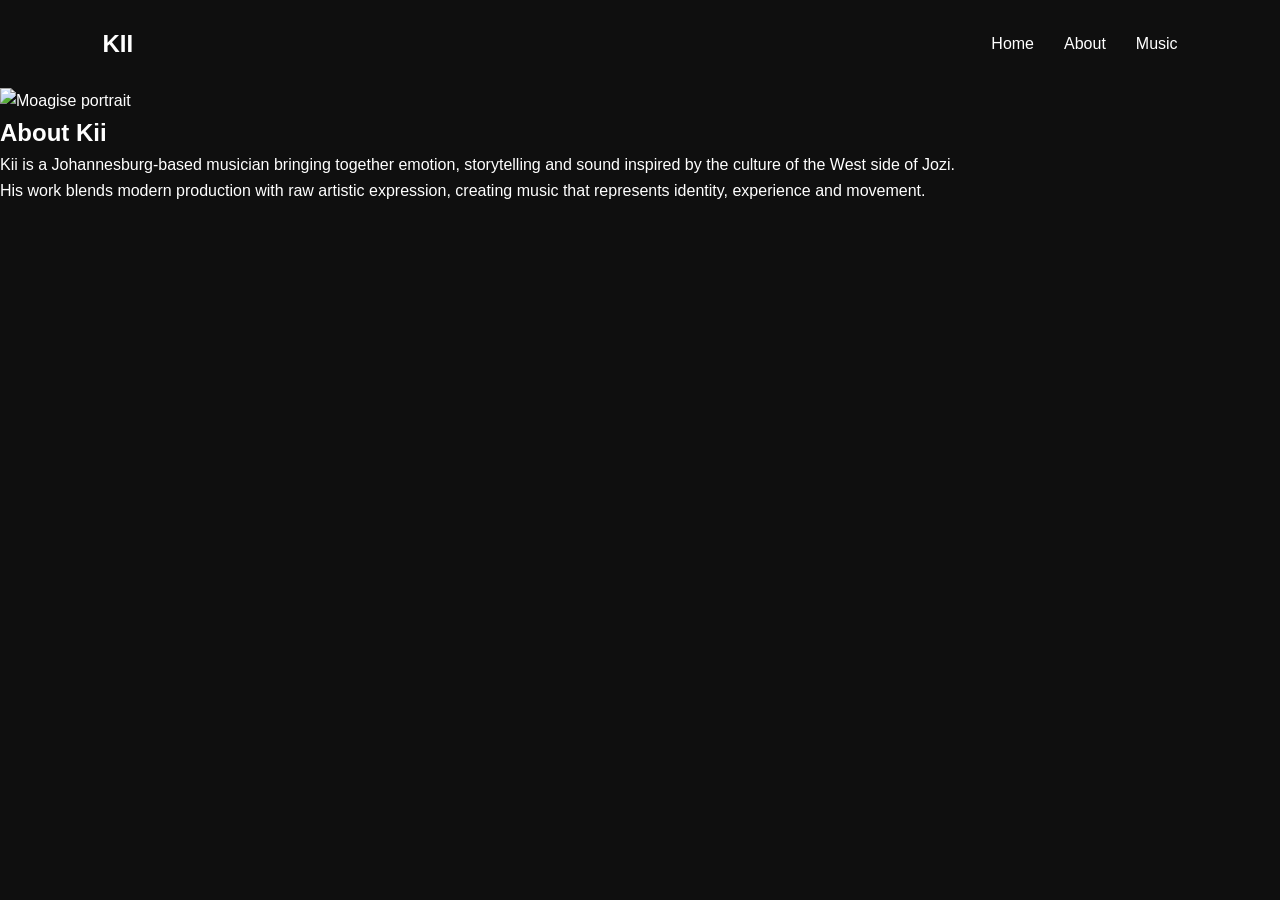
==== about.html @ 5bfbd328 "added an about page" ====
<!DOCTYPE html>
<html lang="en">

<head>

<meta charset="UTF-8">
<meta name="viewport" content="width=device-width, initial-scale=1.0">

<title>About – KII</title>

<link rel="stylesheet" href="css/style.css">

</head>

<body>

<header class="navbar">

<div class="logo">KII</div>

<nav>
<ul>

<li><a href="index.html">Home</a></li>
<li><a href="about.html">About</a></li>
<li><a href="music.html">Music</a></li>

</ul>
</nav>

</header>


<section class="about">

<div class="about-container">

<img src="images/about.JPG" alt="Moagise portrait">

<div class="about-text">

<h2>About Kii</h2>

<p>
Kii is a Johannesburg-based musician bringing
together emotion, storytelling and sound inspired
by the culture of the West side of Jozi.
</p>

<p>
His work blends modern production with raw artistic
expression, creating music that represents identity,
experience and movement.
</p>

</div>

</div>

</section>

</body>
</html>
---- css/style.css ----
/* Reset */

* {
margin:0;
padding:0;
box-sizing:border-box;
}

/* Global styles */

body{

background:#0F0F0F;
color:white;
font-family:Inter, Helvetica, Arial, sans-serif;

line-height:1.6;

}


/* Navbar */

.navbar{

display:flex;
justify-content:space-between;
align-items:center;

padding:25px 8%;

position:sticky;
top:0;

background:#0F0F0F;

}


.logo{

font-size:24px;
font-weight:bold;

}


nav ul{

display:flex;
list-style:none;
gap:30px;

}


nav a{

color:white;
text-decoration:none;
font-size:16px;

transition:opacity 0.3s;

}


nav a:hover{

opacity:0.6;

}


/* Hero Section */

.hero{

height:90vh;

display:flex;
flex-direction:column;
justify-content:center;
align-items:center;

text-align:center;

padding:0 20px;

}


.hero h1{

font-size:64px;

margin-bottom:20px;

}


.hero p{

color:#B3B3B3;

margin-bottom:30px;

}


/* Buttons */

.btn{

padding:12px 28px;

background:white;
color:black;

text-decoration:none;

margin:10px;

font-weight:600;

transition:all 0.3s;

}


.btn:hover{

opacity:0.8;

}


.btn-outline{

background:transparent;

border:1px solid white;

color:white;

}


/* Intro */

.intro{

max-width:700px;

margin:auto;

padding:60px 20px;

text-align:center;

color:#B3B3B3;

font-size:18px;

}
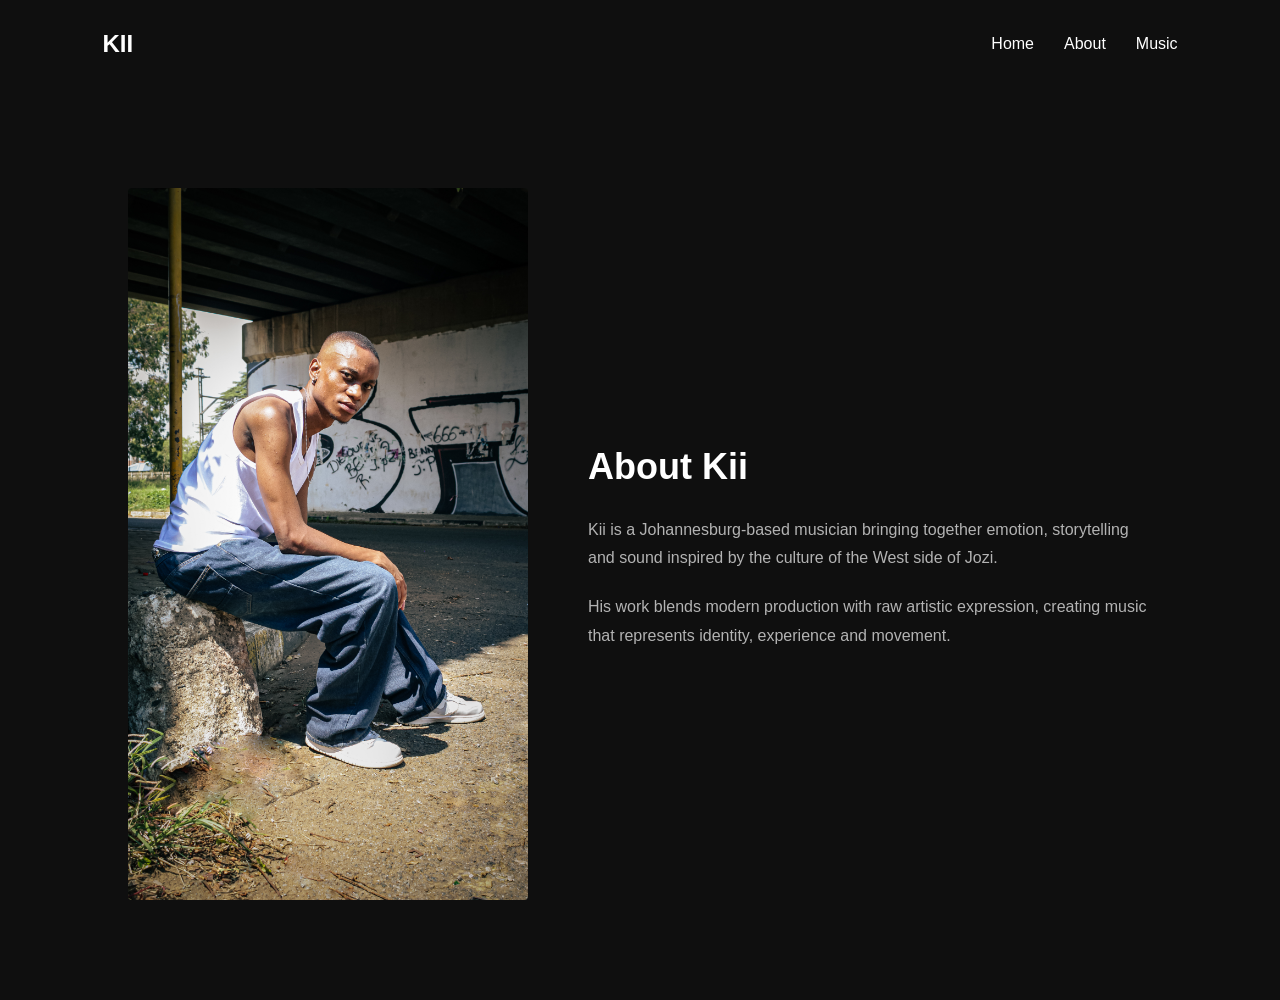
==== commit ee70f633: "Template complete." ====
--- a/about.html
+++ b/about.html
@@ -59,5 +59,6 @@
 
 </section>
 
+<script src="js/script.js"></script>
 </body>
 </html>
--- a/css/style.css
+++ b/css/style.css
@@ -1,25 +1,45 @@
-/* Reset */
-
-* {
+/* ============================= */
+/* BRAND COLORS */
+/* ============================= */
+
+:root{
+
+--black:#0F0F0F;
+--dark:#1A1A1A;
+--grey:#B3B3B3;
+--red:#E50914;
+--white:#FFFFFF;
+
+}
+
+/* ============================= */
+/* RESET */
+/* ============================= */
+
+*{
 margin:0;
 padding:0;
 box-sizing:border-box;
 }
 
-/* Global styles */
+/* ============================= */
+/* GLOBAL */
+/* ============================= */
 
 body{
 
-background:#0F0F0F;
-color:white;
+background:var(--black);
+color:var(--white);
+
 font-family:Inter, Helvetica, Arial, sans-serif;
 
 line-height:1.6;
 
 }
 
-
-/* Navbar */
+/* ============================= */
+/* NAVBAR */
+/* ============================= */
 
 .navbar{
 
@@ -32,10 +52,11 @@
 position:sticky;
 top:0;
 
-background:#0F0F0F;
-
-}
-
+background:var(--black);
+
+z-index:10;
+
+}
 
 .logo{
 
@@ -43,7 +64,6 @@
 font-weight:bold;
 
 }
-
 
 nav ul{
 
@@ -53,30 +73,30 @@
 
 }
 
-
 nav a{
 
-color:white;
+color:var(--white);
 text-decoration:none;
+
 font-size:16px;
 
 transition:opacity 0.3s;
 
 }
 
-
 nav a:hover{
 
 opacity:0.6;
 
 }
 
-
-/* Hero Section */
+/* ============================= */
+/* HERO */
+/* ============================= */
 
 .hero{
 
-height:90vh;
+height:100vh;
 
 display:flex;
 flex-direction:column;
@@ -85,37 +105,63 @@
 
 text-align:center;
 
-padding:0 20px;
-
-}
-
+background-image:url("../images/hero.JPEG");
+background-size:cover;
+background-position:center;
+
+position:relative;
+
+}
+
+/* Overlay */
+
+.hero::before{
+
+content:"";
+
+position:absolute;
+
+top:0;
+left:0;
+
+width:100%;
+height:100%;
+
+background:rgba(0,0,0,0.55);
+
+}
+
+.hero *{
+
+position:relative;
+z-index:2;
+
+}
 
 .hero h1{
 
 font-size:64px;
-
 margin-bottom:20px;
 
 }
 
-
 .hero p{
 
-color:#B3B3B3;
-
+color:var(--grey);
 margin-bottom:30px;
 
 }
 
-
-/* Buttons */
+/* ============================= */
+/* BUTTONS */
+/* ============================= */
 
 .btn{
 
 padding:12px 28px;
 
-background:white;
-color:black;
+background:var(--white);
+color:var(--black);
 
 text-decoration:none;
 
@@ -123,43 +169,551 @@
 
 font-weight:600;
 
-transition:all 0.3s;
-
-}
-
+transition:all 0.25s ease;
+
+}
 
 .btn:hover{
 
-opacity:0.8;
-
-}
-
+opacity:0.85;
+transform:scale(1.05);
+
+}
 
 .btn-outline{
 
 background:transparent;
 
-border:1px solid white;
+border:1px solid var(--white);
+
+color:var(--white);
+
+}
+
+/* ============================= */
+/* INTRO */
+/* ============================= */
+
+.intro{
+
+max-width:700px;
+
+margin:auto;
+
+padding:60px 20px;
+
+text-align:center;
+
+color:var(--grey);
+
+font-size:18px;
+
+}
+
+/* ============================= */
+/* ABOUT PAGE */
+/* ============================= */
+
+.about{
+
+padding:100px 10%;
+
+}
+
+.about-container{
+
+display:flex;
+
+align-items:center;
+
+gap:60px;
+
+max-width:1100px;
+
+margin:auto;
+
+}
+
+.about img{
+
+width:400px;
+
+border-radius:4px;
+
+}
+
+.about-text h2{
+
+font-size:36px;
+
+margin-bottom:20px;
+
+}
+
+.about-text p{
+
+color:var(--grey);
+
+margin-top:20px;
+
+line-height:1.8;
+
+}
+
+/* ============================= */
+/* PLATFORM LINKS */
+/* ============================= */
+
+.platform-links{
+
+text-align:center;
+
+padding:60px 20px;
+
+}
+
+.platform-grid{
+
+display:flex;
+
+justify-content:center;
+
+gap:20px;
+
+margin-top:20px;
+
+flex-wrap:wrap;
+
+}
+
+.platform-grid a{
+
+border:1px solid var(--white);
+
+padding:10px 20px;
+
+text-decoration:none;
+
+color:var(--white);
+
+transition:all 0.2s;
+
+}
+
+.platform-grid a:hover{
+
+background:var(--red);
+
+border-color:var(--red);
+
+}
+
+/* ============================= */
+/* FEATURED DROP */
+/* ============================= */
+
+.featured-drop{
+
+padding:80px 10%;
+
+background:#111;
+
+}
+
+.featured-content{
+
+display:flex;
+
+align-items:center;
+
+gap:60px;
+
+max-width:1100px;
+
+margin:auto;
+
+}
+
+.featured-content img{
+
+width:300px;
+
+object-fit:cover;
+
+border-radius:4px;
+
+}
+
+.drop-info h2{
+
+font-size:40px;
+
+margin:10px 0;
+
+}
+
+.new-label{
+
+color:var(--red);
+
+font-weight:bold;
+
+letter-spacing:1px;
+
+}
+
+/* ============================= */
+/* MUSIC SECTION */
+/* ============================= */
+
+.music{
+
+padding:100px 10%;
+
+}
+
+.music h2{
+
+font-size:36px;
+
+margin-bottom:50px;
+
+text-align:center;
+
+}
+
+.release-grid{
+
+display:grid;
+
+grid-template-columns:repeat(auto-fit,minmax(240px,1fr));
+
+gap:30px;
+
+margin-top:40px;
+
+}
+
+/* ============================= */
+/* RELEASE CARD */
+/* ============================= */
+
+.release-card{
+
+background:var(--dark);
+
+padding:20px;
+
+position:relative;
+
+transition:all 0.3s ease;
+
+border-radius:4px;
+
+}
+
+.release-card:hover{
+
+transform:translateY(-6px) scale(1.02);
+
+box-shadow:0 10px 30px rgba(0,0,0,0.4);
+
+}
+
+.release-card img{
+
+width:100%;
+
+height:240px;
+
+object-fit:cover;
+
+border-radius:4px;
+
+margin-bottom:10px;
+
+}
+
+.release-card h3{
+
+margin-top:10px;
+
+}
+
+.release-type{
+
+color:var(--grey);
+
+font-size:14px;
+
+}
+
+/* Badge */
+
+.drop-badge{
+
+position:absolute;
+
+top:12px;
+left:12px;
+
+background:var(--red);
+
+color:var(--white);
+
+font-size:12px;
+
+padding:4px 10px;
+
+font-weight:bold;
+
+}
+
+/* ============================= */
+/* RELEASE BUTTONS */
+/* ============================= */
+
+.release-buttons{
+
+display:flex;
+
+gap:10px;
+
+margin-top:15px;
+
+}
+
+.release-buttons button{
+
+flex:1;
+
+padding:10px;
+
+border:1px solid var(--white);
+
+background:transparent;
+
+color:var(--white);
+
+cursor:pointer;
+
+transition:all 0.2s;
+
+}
+
+.release-buttons button:hover{
+
+background:var(--red);
+
+border-color:var(--red);
+
+}
+
+/* Watch Button */
+
+.watch-btn{
+
+display:block;
+
+margin-top:15px;
+
+padding:10px;
+
+text-align:center;
+
+border:1px solid var(--white);
+
+text-decoration:none;
+
+color:var(--white);
+
+transition:all 0.2s;
+
+}
+
+.watch-btn:hover{
+
+background:var(--red);
+
+border-color:var(--red);
+
+}
+
+/* ============================= */
+/* POPUP */
+/* ============================= */
+
+.popup{
+
+position:fixed;
+
+top:0;
+left:0;
+
+width:100%;
+height:100%;
+
+background:rgba(0,0,0,0.8);
+
+display:none;
+
+align-items:center;
+justify-content:center;
+
+z-index:20;
+
+}
+
+.popup-content{
+
+background:var(--dark);
+
+padding:35px;
+
+text-align:center;
+
+display:flex;
+
+flex-direction:column;
+
+gap:15px;
+
+width:90%;
+
+max-width:320px;
+
+border-radius:4px;
+
+}
+
+.popup-content a{
+
+border:1px solid var(--white);
+
+padding:10px;
+
+text-decoration:none;
+
+color:var(--white);
+
+transition:all 0.2s;
+
+}
+
+.popup-content a:hover{
+
+background:var(--red);
+
+border-color:var(--red);
+
+}
+
+.popup-content button{
+
+padding:10px;
+
+background:var(--red);
+
+border:none;
 
 color:white;
 
-}
-
-
-/* Intro */
-
-.intro{
-
-max-width:700px;
-
-margin:auto;
-
-padding:60px 20px;
-
-text-align:center;
-
-color:#B3B3B3;
-
-font-size:18px;
+cursor:pointer;
+
+}
+
+/* ============================= */
+/* RESPONSIVE */
+/* ============================= */
+
+@media (max-width:900px){
+
+.featured-content{
+
+flex-direction:column;
+
+text-align:center;
+
+}
+
+.featured-content img{
+
+width:100%;
+
+max-width:320px;
+
+}
+
+.drop-info h2{
+
+font-size:32px;
+
+}
+
+}
+
+@media (max-width:768px){
+
+.hero h1{
+
+font-size:42px;
+
+}
+
+.hero p{
+
+font-size:16px;
+
+}
+
+.about-container{
+
+flex-direction:column;
+
+text-align:center;
+
+}
+
+.about img{
+
+width:100%;
+
+max-width:400px;
+
+}
+
+}
+
+@media (max-width:600px){
+
+.navbar{
+
+flex-direction:column;
+
+gap:15px;
+
+}
+
+nav ul{
+
+gap:20px;
+
+}
+
+.platform-grid{
+
+flex-direction:column;
+
+align-items:center;
+
+}
+
+.platform-grid a{
+
+width:200px;
+
+text-align:center;
+
+}
 
 }
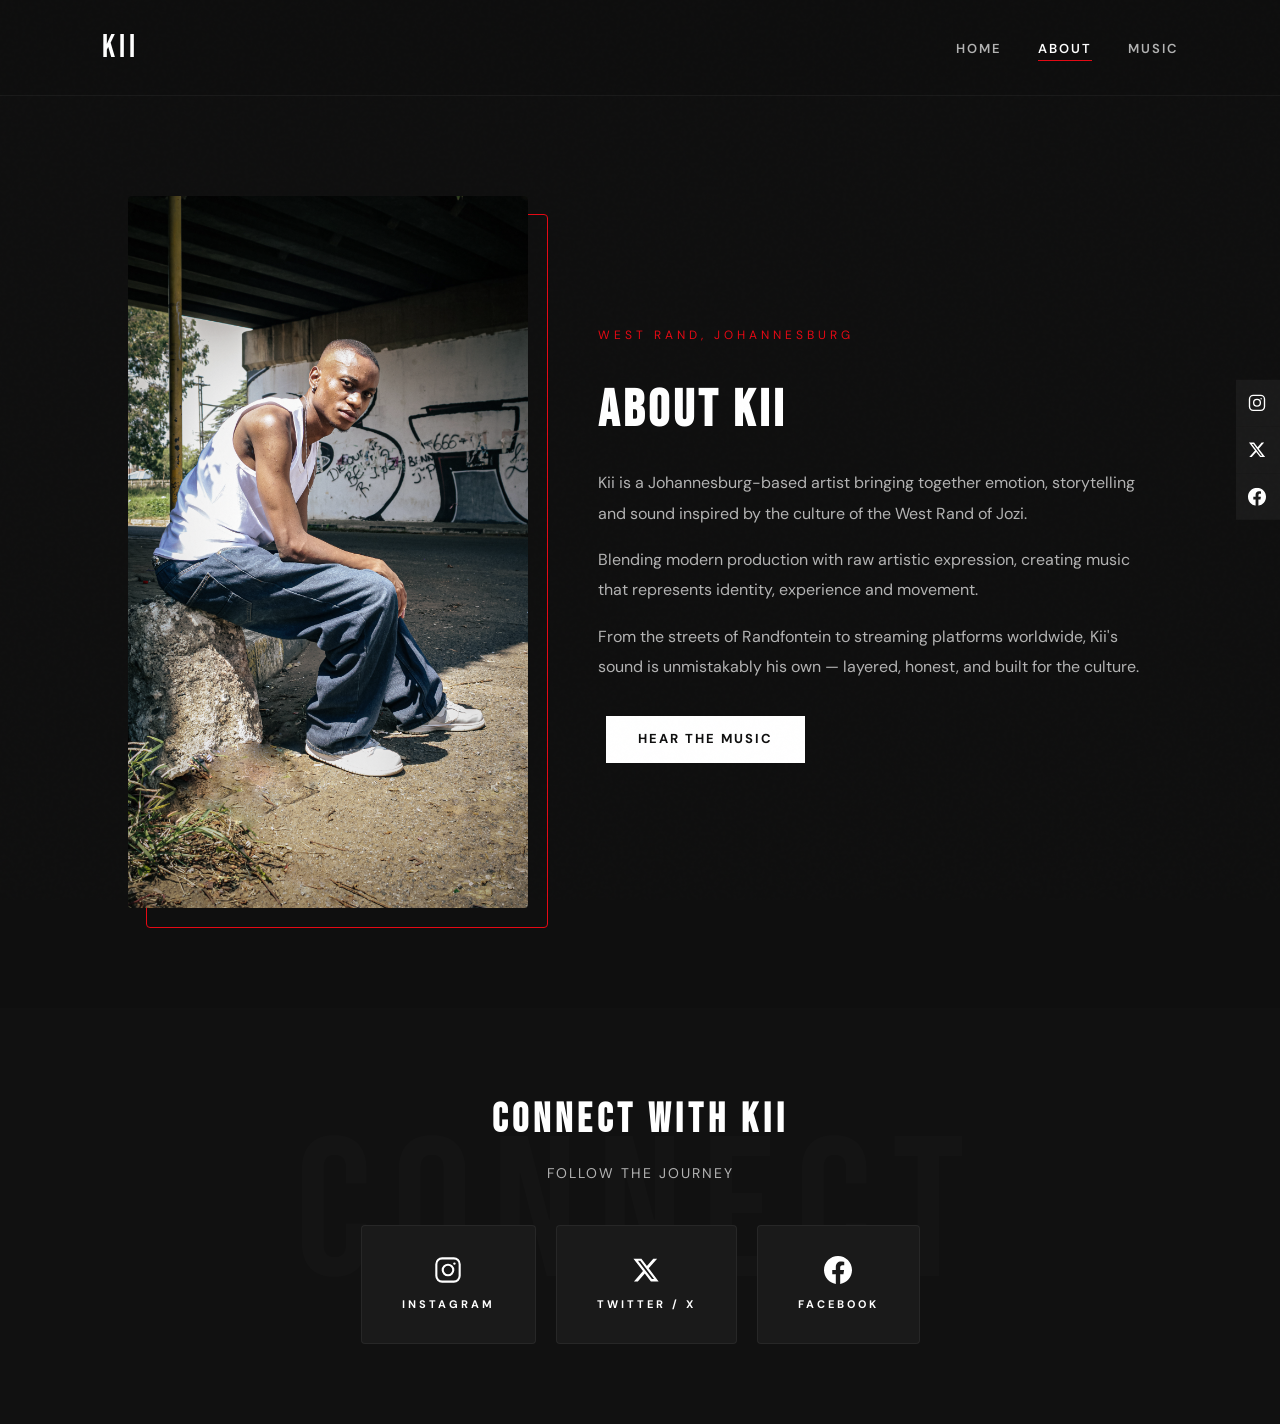
==== commit b1b6be67: "Fixed css elements" ====
--- a/about.html
+++ b/about.html
@@ -1,64 +1,105 @@
 <!DOCTYPE html>
 <html lang="en">
-
 <head>
-
-<meta charset="UTF-8">
-<meta name="viewport" content="width=device-width, initial-scale=1.0">
-
-<title>About – KII</title>
-
-<link rel="stylesheet" href="css/style.css">
-
+  <meta charset="UTF-8">
+  <meta name="viewport" content="width=device-width, initial-scale=1.0">
+  <title>About – KII</title>
+  <link rel="stylesheet" href="css/style.css">
 </head>
-
 <body>
 
-<header class="navbar">
+  <!-- PERSISTENT SOCIAL BAR -->
+  <aside class="social-bar">
+    <a href="https://www.instagram.com/kii_s.a/" target="_blank" aria-label="Instagram">
+      <span class="label">Instagram</span>
+      <svg viewBox="0 0 24 24" fill="none" stroke="currentColor" stroke-width="1.8" stroke-linecap="round" stroke-linejoin="round">
+        <rect x="2" y="2" width="20" height="20" rx="5" ry="5"/>
+        <circle cx="12" cy="12" r="4.5"/>
+        <circle cx="17.5" cy="6.5" r="1" fill="currentColor" stroke="none"/>
+      </svg>
+    </a>
+    <a href="https://x.com/kiisa____" target="_blank" aria-label="Twitter / X">
+      <span class="label">Twitter</span>
+      <svg viewBox="0 0 24 24" fill="currentColor">
+        <path d="M18.244 2.25h3.308l-7.227 8.26 8.502 11.24H16.17l-5.214-6.817L4.99 21.75H1.68l7.73-8.835L1.254 2.25H8.08l4.713 6.231zm-1.161 17.52h1.833L7.084 4.126H5.117z"/>
+      </svg>
+    </a>
+    <a href="https://facebook.com/moagise.mboniswa" target="_blank" aria-label="Facebook">
+      <span class="label">Facebook</span>
+      <svg viewBox="0 0 24 24" fill="currentColor">
+        <path d="M24 12.073C24 5.406 18.627 0 12 0S0 5.406 0 12.073C0 18.1 4.388 23.094 10.125 24v-8.437H7.078v-3.49h3.047V9.41c0-3.025 1.792-4.696 4.533-4.696 1.313 0 2.686.236 2.686.236v2.971h-1.513c-1.491 0-1.956.93-1.956 1.884v2.268h3.328l-.532 3.49h-2.796V24C19.612 23.094 24 18.1 24 12.073z"/>
+      </svg>
+    </a>
+  </aside>
 
-<div class="logo">KII</div>
+  <header class="navbar">
+    <div class="logo">KII</div>
+    <nav>
+      <ul>
+        <li><a href="index.html">Home</a></li>
+        <li><a href="about.html" class="active">About</a></li>
+        <li><a href="music.html">Music</a></li>
+      </ul>
+    </nav>
+  </header>
 
-<nav>
-<ul>
+  <section class="about">
+    <div class="about-container reveal">
 
-<li><a href="index.html">Home</a></li>
-<li><a href="about.html">About</a></li>
-<li><a href="music.html">Music</a></li>
+      <div class="about-img-wrap">
+        <img src="images/about.JPG" alt="Kii portrait">
+      </div>
 
-</ul>
-</nav>
+      <div class="about-text">
+        <span class="tagline">West Rand, Johannesburg</span>
+        <h2>About Kii</h2>
+        <p>
+          Kii is a Johannesburg-based artist bringing together emotion, storytelling
+          and sound inspired by the culture of the West Rand of Jozi.
+        </p>
+        <p>
+          Blending modern production with raw artistic expression, creating music
+          that represents identity, experience and movement.
+        </p>
+        <p>
+          From the streets of Randfontein to streaming platforms worldwide, Kii's sound is
+          unmistakably his own — layered, honest, and built for the culture.
+        </p>
+        <br>
+        <a href="music.html" class="btn"><span>Hear the Music</span></a>
+      </div>
 
-</header>
+    </div>
+  </section>
 
+  <!-- CONTACTS SECTION -->
+  <section class="contacts reveal">
+    <h2>Connect with Kii</h2>
+    <p>Follow the journey</p>
+    <div class="social-grid">
+      <a href="https://www.instagram.com/kii_s.a/" target="_blank" class="social-card">
+        <svg viewBox="0 0 24 24" fill="none" stroke="currentColor" stroke-width="1.8" stroke-linecap="round" stroke-linejoin="round">
+          <rect x="2" y="2" width="20" height="20" rx="5" ry="5"/>
+          <circle cx="12" cy="12" r="4.5"/>
+          <circle cx="17.5" cy="6.5" r="1" fill="currentColor" stroke="none"/>
+        </svg>
+        <span>Instagram</span>
+      </a>
+      <a href="https://x.com/kiisa____" target="_blank" class="social-card">
+        <svg viewBox="0 0 24 24" fill="currentColor">
+          <path d="M18.244 2.25h3.308l-7.227 8.26 8.502 11.24H16.17l-5.214-6.817L4.99 21.75H1.68l7.73-8.835L1.254 2.25H8.08l4.713 6.231zm-1.161 17.52h1.833L7.084 4.126H5.117z"/>
+        </svg>
+        <span>Twitter / X</span>
+      </a>
+      <a href="https://facebook.com/moagise.mboniswa" target="_blank" class="social-card">
+        <svg viewBox="0 0 24 24" fill="currentColor">
+          <path d="M24 12.073C24 5.406 18.627 0 12 0S0 5.406 0 12.073C0 18.1 4.388 23.094 10.125 24v-8.437H7.078v-3.49h3.047V9.41c0-3.025 1.792-4.696 4.533-4.696 1.313 0 2.686.236 2.686.236v2.971h-1.513c-1.491 0-1.956.93-1.956 1.884v2.268h3.328l-.532 3.49h-2.796V24C19.612 23.094 24 18.1 24 12.073z"/>
+        </svg>
+        <span>Facebook</span>
+      </a>
+    </div>
+  </section>
 
-<section class="about">
-
-<div class="about-container">
-
-<img src="images/about.JPG" alt="Moagise portrait">
-
-<div class="about-text">
-
-<h2>About Kii</h2>
-
-<p>
-Kii is a Johannesburg-based musician bringing
-together emotion, storytelling and sound inspired
-by the culture of the West side of Jozi.
-</p>
-
-<p>
-His work blends modern production with raw artistic
-expression, creating music that represents identity,
-experience and movement.
-</p>
-
-</div>
-
-</div>
-
-</section>
-
-<script src="js/script.js"></script>
+  <script src="js/script.js"></script>
 </body>
 </html>
--- a/css/style.css
+++ b/css/style.css
@@ -1,719 +1,1137 @@
+@import url('https://fonts.googleapis.com/css2?family=Bebas+Neue&family=DM+Sans:ital,wght@0,300;0,400;0,600;1,300&display=swap');
+
 /* ============================= */
 /* BRAND COLORS */
 /* ============================= */
 
-:root{
-
---black:#0F0F0F;
---dark:#1A1A1A;
---grey:#B3B3B3;
---red:#E50914;
---white:#FFFFFF;
-
+:root {
+  --black: #0F0F0F;
+  --dark: #1A1A1A;
+  --grey: #B3B3B3;
+  --red: #E50914;
+  --white: #FFFFFF;
 }
 
 /* ============================= */
 /* RESET */
 /* ============================= */
 
-*{
-margin:0;
-padding:0;
-box-sizing:border-box;
+* {
+  margin: 0;
+  padding: 0;
+  box-sizing: border-box;
 }
 
 /* ============================= */
 /* GLOBAL */
 /* ============================= */
 
-body{
-
-background:var(--black);
-color:var(--white);
-
-font-family:Inter, Helvetica, Arial, sans-serif;
-
-line-height:1.6;
-
+html {
+  scroll-behavior: smooth;
+}
+
+body {
+  background: var(--black);
+  color: var(--white);
+  font-family: 'DM Sans', Helvetica, Arial, sans-serif;
+  line-height: 1.6;
+  overflow-x: hidden;
+}
+
+/* Grain overlay on entire page */
+body::after {
+  content: "";
+  position: fixed;
+  inset: 0;
+  background-image: url("data:image/svg+xml,%3Csvg viewBox='0 0 256 256' xmlns='http://www.w3.org/2000/svg'%3E%3Cfilter id='noise'%3E%3CfeTurbulence type='fractalNoise' baseFrequency='0.9' numOctaves='4' stitchTiles='stitch'/%3E%3C/filter%3E%3Crect width='100%25' height='100%25' filter='url(%23noise)' opacity='0.04'/%3E%3C/svg%3E");
+  pointer-events: none;
+  z-index: 9999;
+  opacity: 0.35;
+}
+
+/* ============================= */
+/* SCROLL REVEAL */
+/* ============================= */
+
+.reveal {
+  opacity: 0;
+  transform: translateY(30px);
+  transition: opacity 0.7s ease, transform 0.7s ease;
+}
+
+.reveal.visible {
+  opacity: 1;
+  transform: translateY(0);
+}
+
+/* ============================= */
+/* SOCIAL BAR (persistent) */
+/* ============================= */
+
+.social-bar {
+  position: fixed;
+  right: 0;
+  top: 50%;
+  transform: translateY(-50%);
+  z-index: 100;
+  display: flex;
+  flex-direction: column;
+  gap: 0;
+}
+
+.social-bar a {
+  display: flex;
+  align-items: center;
+  justify-content: flex-end;
+  gap: 10px;
+  padding: 13px 14px;
+  background: var(--dark);
+  color: var(--white);
+  text-decoration: none;
+  font-size: 13px;
+  font-weight: 600;
+  letter-spacing: 0.5px;
+  border-left: 3px solid transparent;
+  transition: all 0.25s ease;
+  overflow: hidden;
+  max-width: 44px;
+  white-space: nowrap;
+}
+
+.social-bar a:hover {
+  max-width: 160px;
+  border-left-color: var(--red);
+  background: #111;
+}
+
+.social-bar a svg {
+  flex-shrink: 0;
+  width: 18px;
+  height: 18px;
+}
+
+.social-bar .label {
+  opacity: 0;
+  transition: opacity 0.2s ease 0.05s;
+}
+
+.social-bar a:hover .label {
+  opacity: 1;
 }
 
 /* ============================= */
 /* NAVBAR */
 /* ============================= */
 
-.navbar{
-
-display:flex;
-justify-content:space-between;
-align-items:center;
-
-padding:25px 8%;
-
-position:sticky;
-top:0;
-
-background:var(--black);
-
-z-index:10;
-
-}
-
-.logo{
-
-font-size:24px;
-font-weight:bold;
-
-}
-
-nav ul{
-
-display:flex;
-list-style:none;
-gap:30px;
-
-}
-
-nav a{
-
-color:var(--white);
-text-decoration:none;
-
-font-size:16px;
-
-transition:opacity 0.3s;
-
-}
-
-nav a:hover{
-
-opacity:0.6;
-
+.navbar {
+  display: flex;
+  justify-content: space-between;
+  align-items: center;
+  padding: 22px 8%;
+  position: sticky;
+  top: 0;
+  background: rgba(15, 15, 15, 0.92);
+  backdrop-filter: blur(8px);
+  z-index: 50;
+  border-bottom: 1px solid rgba(255,255,255,0.05);
+}
+
+.logo {
+  font-family: 'Bebas Neue', sans-serif;
+  font-size: 32px;
+  letter-spacing: 4px;
+  color: var(--white);
+  position: relative;
+}
+
+.logo::after {
+  content: "";
+  position: absolute;
+  bottom: 0;
+  left: 0;
+  width: 100%;
+  height: 2px;
+  background: var(--red);
+  transform: scaleX(0);
+  transform-origin: left;
+  transition: transform 0.3s ease;
+}
+
+.logo:hover::after {
+  transform: scaleX(1);
+}
+
+nav ul {
+  display: flex;
+  list-style: none;
+  gap: 36px;
+}
+
+nav a {
+  color: var(--grey);
+  text-decoration: none;
+  font-size: 13px;
+  font-weight: 600;
+  letter-spacing: 2px;
+  text-transform: uppercase;
+  transition: color 0.3s;
+  position: relative;
+}
+
+nav a::after {
+  content: "";
+  position: absolute;
+  bottom: -4px;
+  left: 0;
+  width: 0;
+  height: 1px;
+  background: var(--red);
+  transition: width 0.3s ease;
+}
+
+nav a:hover,
+nav a.active {
+  color: var(--white);
+}
+
+nav a:hover::after,
+nav a.active::after {
+  width: 100%;
 }
 
 /* ============================= */
 /* HERO */
 /* ============================= */
 
-.hero{
-
-height:100vh;
-
-display:flex;
-flex-direction:column;
-justify-content:center;
-align-items:center;
-
-text-align:center;
-
-background-image:url("../images/hero.JPEG");
-background-size:cover;
-background-position:center;
-
-position:relative;
-
-}
-
-/* Overlay */
-
-.hero::before{
-
-content:"";
-
-position:absolute;
-
-top:0;
-left:0;
-
-width:100%;
-height:100%;
-
-background:rgba(0,0,0,0.55);
-
-}
-
-.hero *{
-
-position:relative;
-z-index:2;
-
-}
-
-.hero h1{
-
-font-size:64px;
-margin-bottom:20px;
-
-}
-
-.hero p{
-
-color:var(--grey);
-margin-bottom:30px;
-
+.hero {
+  height: 100vh;
+  display: flex;
+  flex-direction: column;
+  justify-content: center;
+  align-items: center;
+  text-align: center;
+  background-image: url("../images/hero.JPEG");
+  background-size: cover;
+  background-position: center;
+  position: relative;
+  overflow: hidden;
+}
+
+/* Dark overlay */
+.hero::before {
+  content: "";
+  position: absolute;
+  inset: 0;
+  background: linear-gradient(
+    to bottom,
+    rgba(0,0,0,0.3) 0%,
+    rgba(0,0,0,0.6) 60%,
+    rgba(15,15,15,1) 100%
+  );
+}
+
+/* Animated diagonal accent lines */
+.hero::after {
+  content: "";
+  position: absolute;
+  inset: 0;
+  background: repeating-linear-gradient(
+    -55deg,
+    transparent,
+    transparent 80px,
+    rgba(229, 9, 20, 0.04) 80px,
+    rgba(229, 9, 20, 0.04) 81px
+  );
+  animation: slideDiag 20s linear infinite;
+}
+
+@keyframes slideDiag {
+  from { background-position: 0 0; }
+  to { background-position: 200px 200px; }
+}
+
+.hero * {
+  position: relative;
+  z-index: 2;
+}
+
+.hero h1 {
+  font-family: 'Bebas Neue', sans-serif;
+  font-size: clamp(60px, 10vw, 110px);
+  letter-spacing: 6px;
+  line-height: 1;
+  margin-bottom: 16px;
+  animation: heroFadeUp 1s ease 0.2s both;
+}
+
+.hero h1 span {
+  color: var(--red);
+}
+
+.hero p {
+  color: var(--grey);
+  font-size: 14px;
+  letter-spacing: 4px;
+  text-transform: uppercase;
+  margin-bottom: 40px;
+  animation: heroFadeUp 1s ease 0.4s both;
+}
+
+@keyframes heroFadeUp {
+  from {
+    opacity: 0;
+    transform: translateY(40px);
+  }
+  to {
+    opacity: 1;
+    transform: translateY(0);
+  }
+}
+
+.hero-buttons {
+  animation: heroFadeUp 1s ease 0.6s both;
+}
+
+/* Scrolling ticker at bottom of hero */
+.hero-ticker {
+  position: absolute;
+  bottom: 0;
+  left: 0;
+  width: 100%;
+  background: var(--red);
+  padding: 10px 0;
+  overflow: hidden;
+  z-index: 3;
+}
+
+.ticker-track {
+  display: flex;
+  white-space: nowrap;
+  animation: ticker 22s linear infinite;
+}
+
+.ticker-track span {
+  font-family: 'Bebas Neue', sans-serif;
+  font-size: 15px;
+  letter-spacing: 3px;
+  padding: 0 40px;
+  color: var(--white);
+  opacity: 0.9;
+}
+
+@keyframes ticker {
+  from { transform: translateX(0); }
+  to { transform: translateX(-50%); }
 }
 
 /* ============================= */
 /* BUTTONS */
 /* ============================= */
 
-.btn{
-
-padding:12px 28px;
-
-background:var(--white);
-color:var(--black);
-
-text-decoration:none;
-
-margin:10px;
-
-font-weight:600;
-
-transition:all 0.25s ease;
-
-}
-
-.btn:hover{
-
-opacity:0.85;
-transform:scale(1.05);
-
-}
-
-.btn-outline{
-
-background:transparent;
-
-border:1px solid var(--white);
-
-color:var(--white);
-
+.btn {
+  display: inline-block;
+  padding: 13px 32px;
+  background: var(--white);
+  color: var(--black);
+  text-decoration: none;
+  margin: 8px;
+  font-weight: 700;
+  font-size: 13px;
+  letter-spacing: 2px;
+  text-transform: uppercase;
+  transition: all 0.25s ease;
+  position: relative;
+  overflow: hidden;
+}
+
+.btn::before {
+  content: "";
+  position: absolute;
+  inset: 0;
+  background: var(--red);
+  transform: translateX(-101%);
+  transition: transform 0.3s ease;
+  z-index: 0;
+}
+
+.btn:hover::before {
+  transform: translateX(0);
+}
+
+.btn:hover {
+  color: var(--white);
+}
+
+.btn span,
+.btn:not(:has(span)) {
+  position: relative;
+  z-index: 1;
+}
+
+.btn-outline {
+  background: transparent;
+  border: 1px solid rgba(255,255,255,0.5);
+  color: var(--white);
+}
+
+.btn-outline::before {
+  background: var(--white);
+}
+
+.btn-outline:hover {
+  color: var(--black);
 }
 
 /* ============================= */
 /* INTRO */
 /* ============================= */
 
-.intro{
-
-max-width:700px;
-
-margin:auto;
-
-padding:60px 20px;
-
-text-align:center;
-
-color:var(--grey);
-
-font-size:18px;
-
+.intro {
+  max-width: 680px;
+  margin: auto;
+  padding: 80px 20px;
+  text-align: center;
+  color: var(--grey);
+  font-size: 17px;
+  line-height: 1.9;
+}
+
+.intro h2 {
+  font-family: 'Bebas Neue', sans-serif;
+  font-size: 40px;
+  letter-spacing: 4px;
+  color: var(--white);
+  margin-bottom: 20px;
 }
 
 /* ============================= */
 /* ABOUT PAGE */
 /* ============================= */
 
-.about{
-
-padding:100px 10%;
-
-}
-
-.about-container{
-
-display:flex;
-
-align-items:center;
-
-gap:60px;
-
-max-width:1100px;
-
-margin:auto;
-
-}
-
-.about img{
-
-width:400px;
-
-border-radius:4px;
-
-}
-
-.about-text h2{
-
-font-size:36px;
-
-margin-bottom:20px;
-
-}
-
-.about-text p{
-
-color:var(--grey);
-
-margin-top:20px;
-
-line-height:1.8;
-
+.about {
+  padding: 100px 10%;
+}
+
+.about-container {
+  display: flex;
+  align-items: center;
+  gap: 70px;
+  max-width: 1100px;
+  margin: auto;
+}
+
+.about-img-wrap {
+  position: relative;
+  flex-shrink: 0;
+}
+
+.about-img-wrap::before {
+  content: "";
+  position: absolute;
+  top: 18px;
+  left: 18px;
+  width: 100%;
+  height: 100%;
+  border: 1px solid var(--red);
+  border-radius: 4px;
+  transition: transform 0.4s ease;
+}
+
+.about-img-wrap:hover::before {
+  transform: translate(-8px, -8px);
+}
+
+.about img {
+  width: 400px;
+  border-radius: 4px;
+  display: block;
+  position: relative;
+  z-index: 1;
+  filter: grayscale(20%);
+  transition: filter 0.4s ease;
+}
+
+.about-img-wrap:hover img {
+  filter: grayscale(0%);
+}
+
+.about-text h2 {
+  font-family: 'Bebas Neue', sans-serif;
+  font-size: 52px;
+  letter-spacing: 4px;
+  margin-bottom: 12px;
+}
+
+.about-text .tagline {
+  color: var(--red);
+  font-size: 12px;
+  letter-spacing: 4px;
+  text-transform: uppercase;
+  margin-bottom: 24px;
+  display: block;
+}
+
+.about-text p {
+  color: var(--grey);
+  margin-top: 16px;
+  line-height: 1.9;
 }
 
 /* ============================= */
 /* PLATFORM LINKS */
 /* ============================= */
 
-.platform-links{
-
-text-align:center;
-
-padding:60px 20px;
-
-}
-
-.platform-grid{
-
-display:flex;
-
-justify-content:center;
-
-gap:20px;
-
-margin-top:20px;
-
-flex-wrap:wrap;
-
-}
-
-.platform-grid a{
-
-border:1px solid var(--white);
-
-padding:10px 20px;
-
-text-decoration:none;
-
-color:var(--white);
-
-transition:all 0.2s;
-
-}
-
-.platform-grid a:hover{
-
-background:var(--red);
-
-border-color:var(--red);
-
+.platform-links {
+  text-align: center;
+  padding: 70px 20px;
+  position: relative;
+}
+
+.platform-links h3 {
+  font-family: 'Bebas Neue', sans-serif;
+  font-size: 14px;
+  letter-spacing: 5px;
+  text-transform: uppercase;
+  color: var(--grey);
+  margin-bottom: 30px;
+}
+
+.platform-grid {
+  display: flex;
+  justify-content: center;
+  gap: 16px;
+  margin-top: 20px;
+  flex-wrap: wrap;
+}
+
+.platform-grid a {
+  border: 1px solid rgba(255,255,255,0.2);
+  padding: 12px 28px;
+  text-decoration: none;
+  color: var(--white);
+  font-size: 13px;
+  font-weight: 600;
+  letter-spacing: 2px;
+  text-transform: uppercase;
+  transition: all 0.25s ease;
+  position: relative;
+  overflow: hidden;
+}
+
+.platform-grid a::before {
+  content: "";
+  position: absolute;
+  inset: 0;
+  background: var(--red);
+  transform: scaleY(0);
+  transform-origin: bottom;
+  transition: transform 0.25s ease;
+  z-index: 0;
+}
+
+.platform-grid a:hover::before {
+  transform: scaleY(1);
+}
+
+.platform-grid a span {
+  position: relative;
+  z-index: 1;
 }
 
 /* ============================= */
 /* FEATURED DROP */
 /* ============================= */
 
-.featured-drop{
-
-padding:80px 10%;
-
-background:#111;
-
-}
-
-.featured-content{
-
-display:flex;
-
-align-items:center;
-
-gap:60px;
-
-max-width:1100px;
-
-margin:auto;
-
-}
-
-.featured-content img{
-
-width:300px;
-
-object-fit:cover;
-
-border-radius:4px;
-
-}
-
-.drop-info h2{
-
-font-size:40px;
-
-margin:10px 0;
-
-}
-
-.new-label{
-
-color:var(--red);
-
-font-weight:bold;
-
-letter-spacing:1px;
-
+.featured-drop {
+  padding: 90px 10%;
+  background: #111;
+  position: relative;
+  overflow: hidden;
+}
+
+/* Animated red accent */
+.featured-drop::before {
+  content: "";
+  position: absolute;
+  top: 0;
+  left: 0;
+  width: 4px;
+  height: 100%;
+  background: var(--red);
+}
+
+.featured-content {
+  display: flex;
+  align-items: center;
+  gap: 70px;
+  max-width: 1100px;
+  margin: auto;
+}
+
+.featured-content img {
+  width: 300px;
+  object-fit: cover;
+  border-radius: 4px;
+  box-shadow: 20px 20px 60px rgba(0,0,0,0.6);
+  transition: transform 0.4s ease, box-shadow 0.4s ease;
+}
+
+.featured-content img:hover {
+  transform: scale(1.03) rotate(-1deg);
+  box-shadow: 28px 28px 70px rgba(229,9,20,0.2);
+}
+
+.drop-info h2 {
+  font-family: 'Bebas Neue', sans-serif;
+  font-size: 56px;
+  letter-spacing: 4px;
+  margin: 10px 0;
+  line-height: 1;
+}
+
+.new-label {
+  color: var(--red);
+  font-size: 11px;
+  font-weight: 700;
+  letter-spacing: 4px;
+  text-transform: uppercase;
+}
+
+.drop-info p {
+  color: var(--grey);
+  font-size: 14px;
+  letter-spacing: 2px;
+  text-transform: uppercase;
+  margin-bottom: 28px;
 }
 
 /* ============================= */
 /* MUSIC SECTION */
 /* ============================= */
 
-.music{
-
-padding:100px 10%;
-
-}
-
-.music h2{
-
-font-size:36px;
-
-margin-bottom:50px;
-
-text-align:center;
-
-}
-
-.release-grid{
-
-display:grid;
-
-grid-template-columns:repeat(auto-fit,minmax(240px,1fr));
-
-gap:30px;
-
-margin-top:40px;
-
+.music {
+  padding: 100px 10%;
+}
+
+.music h2 {
+  font-family: 'Bebas Neue', sans-serif;
+  font-size: 48px;
+  letter-spacing: 4px;
+  margin-bottom: 50px;
+  text-align: center;
+  position: relative;
+  display: inline-block;
+  left: 50%;
+  transform: translateX(-50%);
+}
+
+.music h2::after {
+  content: "";
+  display: block;
+  width: 40px;
+  height: 3px;
+  background: var(--red);
+  margin: 12px auto 0;
+}
+
+.release-grid {
+  display: grid;
+  grid-template-columns: repeat(auto-fit, minmax(260px, 1fr));
+  gap: 28px;
+  margin-top: 40px;
 }
 
 /* ============================= */
 /* RELEASE CARD */
 /* ============================= */
 
-.release-card{
-
-background:var(--dark);
-
-padding:20px;
-
-position:relative;
-
-transition:all 0.3s ease;
-
-border-radius:4px;
-
-}
-
-.release-card:hover{
-
-transform:translateY(-6px) scale(1.02);
-
-box-shadow:0 10px 30px rgba(0,0,0,0.4);
-
-}
-
-.release-card img{
-
-width:100%;
-
-height:240px;
-
-object-fit:cover;
-
-border-radius:4px;
-
-margin-bottom:10px;
-
-}
-
-.release-card h3{
-
-margin-top:10px;
-
-}
-
-.release-type{
-
-color:var(--grey);
-
-font-size:14px;
-
+.release-card {
+  background: var(--dark);
+  padding: 20px;
+  position: relative;
+  transition: all 0.35s ease;
+  border-radius: 4px;
+  border: 1px solid rgba(255,255,255,0.04);
+  overflow: hidden;
+}
+
+.release-card::before {
+  content: "";
+  position: absolute;
+  bottom: 0;
+  left: 0;
+  width: 100%;
+  height: 3px;
+  background: var(--red);
+  transform: scaleX(0);
+  transform-origin: left;
+  transition: transform 0.4s ease;
+}
+
+.release-card:hover::before {
+  transform: scaleX(1);
+}
+
+.release-card:hover {
+  transform: translateY(-8px);
+  box-shadow: 0 20px 50px rgba(0,0,0,0.5);
+  border-color: rgba(255,255,255,0.1);
+}
+
+.release-card .img-wrap {
+  position: relative;
+  overflow: hidden;
+  border-radius: 4px;
+  margin-bottom: 14px;
+}
+
+.release-card img {
+  width: 100%;
+  height: 240px;
+  object-fit: cover;
+  border-radius: 4px;
+  display: block;
+  transition: transform 0.5s ease;
+}
+
+.release-card:hover img {
+  transform: scale(1.06);
+}
+
+/* Play overlay */
+.release-card .img-wrap::after {
+  content: "▶";
+  position: absolute;
+  inset: 0;
+  display: flex;
+  align-items: center;
+  justify-content: center;
+  font-size: 36px;
+  background: rgba(229,9,20,0.7);
+  opacity: 0;
+  transition: opacity 0.3s ease;
+  border-radius: 4px;
+}
+
+.release-card:hover .img-wrap::after {
+  opacity: 1;
+}
+
+.release-card h3 {
+  margin-top: 4px;
+  font-family: 'Bebas Neue', sans-serif;
+  font-size: 22px;
+  letter-spacing: 2px;
+}
+
+.release-type {
+  color: var(--grey);
+  font-size: 12px;
+  letter-spacing: 2px;
+  text-transform: uppercase;
 }
 
 /* Badge */
-
-.drop-badge{
-
-position:absolute;
-
-top:12px;
-left:12px;
-
-background:var(--red);
-
-color:var(--white);
-
-font-size:12px;
-
-padding:4px 10px;
-
-font-weight:bold;
-
+.drop-badge {
+  position: absolute;
+  top: 12px;
+  left: 12px;
+  background: var(--red);
+  color: var(--white);
+  font-size: 10px;
+  padding: 4px 10px;
+  font-weight: 700;
+  letter-spacing: 2px;
+  z-index: 3;
 }
 
 /* ============================= */
 /* RELEASE BUTTONS */
 /* ============================= */
 
-.release-buttons{
-
-display:flex;
-
-gap:10px;
-
-margin-top:15px;
-
-}
-
-.release-buttons button{
-
-flex:1;
-
-padding:10px;
-
-border:1px solid var(--white);
-
-background:transparent;
-
-color:var(--white);
-
-cursor:pointer;
-
-transition:all 0.2s;
-
-}
-
-.release-buttons button:hover{
-
-background:var(--red);
-
-border-color:var(--red);
-
-}
-
-/* Watch Button */
-
-.watch-btn{
-
-display:block;
-
-margin-top:15px;
-
-padding:10px;
-
-text-align:center;
-
-border:1px solid var(--white);
-
-text-decoration:none;
-
-color:var(--white);
-
-transition:all 0.2s;
-
-}
-
-.watch-btn:hover{
-
-background:var(--red);
-
-border-color:var(--red);
-
+.release-buttons {
+  display: flex;
+  gap: 8px;
+  margin-top: 16px;
+}
+
+.release-buttons button,
+.listen-btn {
+  flex: 1;
+  padding: 11px;
+  border: 1px solid rgba(255,255,255,0.2);
+  background: transparent;
+  color: var(--white);
+  cursor: pointer;
+  transition: all 0.2s;
+  font-size: 12px;
+  font-weight: 600;
+  letter-spacing: 1px;
+  text-transform: uppercase;
+}
+
+.release-buttons button:hover,
+.listen-btn:hover {
+  background: var(--red);
+  border-color: var(--red);
 }
 
 /* ============================= */
 /* POPUP */
 /* ============================= */
 
-.popup{
-
-position:fixed;
-
-top:0;
-left:0;
-
-width:100%;
-height:100%;
-
-background:rgba(0,0,0,0.8);
-
-display:none;
-
-align-items:center;
-justify-content:center;
-
-z-index:20;
-
-}
-
-.popup-content{
-
-background:var(--dark);
-
-padding:35px;
-
-text-align:center;
-
-display:flex;
-
-flex-direction:column;
-
-gap:15px;
-
-width:90%;
-
-max-width:320px;
-
-border-radius:4px;
-
-}
-
-.popup-content a{
-
-border:1px solid var(--white);
-
-padding:10px;
-
-text-decoration:none;
-
-color:var(--white);
-
-transition:all 0.2s;
-
-}
-
-.popup-content a:hover{
-
-background:var(--red);
-
-border-color:var(--red);
-
-}
-
-.popup-content button{
-
-padding:10px;
-
-background:var(--red);
-
-border:none;
-
-color:white;
-
-cursor:pointer;
-
+.popup {
+  position: fixed;
+  inset: 0;
+  background: rgba(0,0,0,0.85);
+  display: none;
+  align-items: center;
+  justify-content: center;
+  z-index: 200;
+  backdrop-filter: blur(4px);
+}
+
+.popup-content {
+  background: var(--dark);
+  padding: 40px;
+  text-align: center;
+  display: flex;
+  flex-direction: column;
+  gap: 14px;
+  width: 90%;
+  max-width: 340px;
+  border-radius: 4px;
+  border: 1px solid rgba(255,255,255,0.08);
+  animation: popIn 0.3s cubic-bezier(0.34, 1.56, 0.64, 1) both;
+}
+
+@keyframes popIn {
+  from { opacity: 0; transform: scale(0.85); }
+  to { opacity: 1; transform: scale(1); }
+}
+
+.popup-content h3 {
+  font-family: 'Bebas Neue', sans-serif;
+  font-size: 28px;
+  letter-spacing: 3px;
+  margin-bottom: 4px;
+}
+
+.popup-content a {
+  border: 1px solid rgba(255,255,255,0.2);
+  padding: 12px;
+  text-decoration: none;
+  color: var(--white);
+  font-size: 12px;
+  font-weight: 600;
+  letter-spacing: 2px;
+  text-transform: uppercase;
+  transition: all 0.2s;
+}
+
+.popup-content a:hover {
+  background: var(--red);
+  border-color: var(--red);
+}
+
+.popup-content button {
+  padding: 12px;
+  background: transparent;
+  border: 1px solid rgba(255,255,255,0.1);
+  color: var(--grey);
+  cursor: pointer;
+  font-size: 11px;
+  letter-spacing: 2px;
+  text-transform: uppercase;
+  transition: all 0.2s;
+}
+
+.popup-content button:hover {
+  color: var(--white);
+  border-color: var(--white);
+}
+
+/* ============================= */
+/* CONTACTS SECTION */
+/* ============================= */
+
+.contacts {
+  padding: 80px 10%;
+  background: #111;
+  text-align: center;
+  position: relative;
+  overflow: hidden;
+}
+
+.contacts::before {
+  content: "CONNECT";
+  position: absolute;
+  font-family: 'Bebas Neue', sans-serif;
+  font-size: 200px;
+  color: rgba(255,255,255,0.015);
+  top: 50%;
+  left: 50%;
+  transform: translate(-50%, -50%);
+  white-space: nowrap;
+  pointer-events: none;
+  letter-spacing: 20px;
+}
+
+.contacts h2 {
+  font-family: 'Bebas Neue', sans-serif;
+  font-size: 40px;
+  letter-spacing: 5px;
+  margin-bottom: 10px;
+}
+
+.contacts p {
+  color: var(--grey);
+  font-size: 14px;
+  letter-spacing: 2px;
+  text-transform: uppercase;
+  margin-bottom: 40px;
+}
+
+.social-grid {
+  display: flex;
+  justify-content: center;
+  gap: 20px;
+  flex-wrap: wrap;
+}
+
+.social-card {
+  display: flex;
+  flex-direction: column;
+  align-items: center;
+  gap: 12px;
+  padding: 30px 40px;
+  background: var(--dark);
+  color: var(--white);
+  text-decoration: none;
+  border: 1px solid rgba(255,255,255,0.06);
+  border-radius: 4px;
+  min-width: 160px;
+  transition: all 0.3s ease;
+  position: relative;
+  overflow: hidden;
+}
+
+.social-card::before {
+  content: "";
+  position: absolute;
+  inset: 0;
+  background: var(--red);
+  transform: translateY(100%);
+  transition: transform 0.3s ease;
+  z-index: 0;
+}
+
+.social-card:hover::before {
+  transform: translateY(0);
+}
+
+.social-card svg,
+.social-card span {
+  position: relative;
+  z-index: 1;
+}
+
+.social-card svg {
+  width: 28px;
+  height: 28px;
+  transition: transform 0.3s ease;
+}
+
+.social-card:hover svg {
+  transform: scale(1.2);
+}
+
+.social-card span {
+  font-size: 11px;
+  font-weight: 700;
+  letter-spacing: 3px;
+  text-transform: uppercase;
+}
+
+/* ============================= */
+/* LINKS PAGE HERO */
+/* ============================= */
+
+.links-hero {
+  min-height: 50vh;
+  display: flex;
+  flex-direction: column;
+  align-items: center;
+  justify-content: center;
+  text-align: center;
+  padding: 80px 20px 60px;
+  position: relative;
+  overflow: hidden;
+}
+
+.links-hero::before {
+  content: "";
+  position: absolute;
+  inset: 0;
+  background: radial-gradient(ellipse 60% 60% at 50% 0%, rgba(229,9,20,0.15) 0%, transparent 70%);
+}
+
+.links-hero h1 {
+  font-family: 'Bebas Neue', sans-serif;
+  font-size: clamp(48px, 8vw, 80px);
+  letter-spacing: 8px;
+  position: relative;
+  z-index: 1;
+}
+
+.links-hero p {
+  color: var(--grey);
+  font-size: 13px;
+  letter-spacing: 4px;
+  text-transform: uppercase;
+  margin-top: 10px;
+  position: relative;
+  z-index: 1;
+}
+
+/* ============================= */
+/* LINK CARDS (music.html) */
+/* ============================= */
+
+.link-cards {
+  display: flex;
+  flex-direction: column;
+  gap: 14px;
+  max-width: 600px;
+  margin: 0 auto;
+  padding: 40px 20px 80px;
+}
+
+.link-card {
+  display: flex;
+  align-items: center;
+  gap: 18px;
+  padding: 18px 24px;
+  background: var(--dark);
+  color: var(--white);
+  text-decoration: none;
+  border: 1px solid rgba(255,255,255,0.06);
+  border-radius: 4px;
+  transition: all 0.25s ease;
+  position: relative;
+  overflow: hidden;
+}
+
+.link-card::before {
+  content: "";
+  position: absolute;
+  inset: 0;
+  background: var(--red);
+  transform: translateX(-100%);
+  transition: transform 0.3s ease;
+  z-index: 0;
+}
+
+.link-card:hover::before {
+  transform: translateX(0);
+}
+
+.link-card > * {
+  position: relative;
+  z-index: 1;
+}
+
+.link-card .platform-icon {
+  width: 40px;
+  height: 40px;
+  border-radius: 50%;
+  background: rgba(255,255,255,0.08);
+  display: flex;
+  align-items: center;
+  justify-content: center;
+  flex-shrink: 0;
+  font-size: 18px;
+  transition: background 0.3s;
+}
+
+.link-card:hover .platform-icon {
+  background: rgba(255,255,255,0.15);
+}
+
+.link-card .link-text {
+  flex: 1;
+}
+
+.link-card .link-title {
+  font-weight: 700;
+  font-size: 15px;
+  letter-spacing: 1px;
+}
+
+.link-card .link-sub {
+  color: var(--grey);
+  font-size: 12px;
+  letter-spacing: 1px;
+  margin-top: 2px;
+  transition: color 0.3s;
+}
+
+.link-card:hover .link-sub {
+  color: rgba(255,255,255,0.7);
+}
+
+.link-card .arrow {
+  font-size: 20px;
+  opacity: 0.4;
+  transition: opacity 0.3s, transform 0.3s;
+}
+
+.link-card:hover .arrow {
+  opacity: 1;
+  transform: translateX(4px);
+}
+
+/* Stagger animation for link cards */
+.link-card:nth-child(1) { animation: slideIn 0.5s ease 0.1s both; }
+.link-card:nth-child(2) { animation: slideIn 0.5s ease 0.2s both; }
+.link-card:nth-child(3) { animation: slideIn 0.5s ease 0.3s both; }
+.link-card:nth-child(4) { animation: slideIn 0.5s ease 0.4s both; }
+.link-card:nth-child(5) { animation: slideIn 0.5s ease 0.5s both; }
+.link-card:nth-child(6) { animation: slideIn 0.5s ease 0.6s both; }
+
+@keyframes slideIn {
+  from { opacity: 0; transform: translateX(-24px); }
+  to { opacity: 1; transform: translateX(0); }
 }
 
 /* ============================= */
 /* RESPONSIVE */
 /* ============================= */
 
-@media (max-width:900px){
-
-.featured-content{
-
-flex-direction:column;
-
-text-align:center;
-
-}
-
-.featured-content img{
-
-width:100%;
-
-max-width:320px;
-
-}
-
-.drop-info h2{
-
-font-size:32px;
-
-}
-
-}
-
-@media (max-width:768px){
-
-.hero h1{
-
-font-size:42px;
-
-}
-
-.hero p{
-
-font-size:16px;
-
-}
-
-.about-container{
-
-flex-direction:column;
-
-text-align:center;
-
-}
-
-.about img{
-
-width:100%;
-
-max-width:400px;
-
-}
-
-}
-
-@media (max-width:600px){
-
-.navbar{
-
-flex-direction:column;
-
-gap:15px;
-
-}
-
-nav ul{
-
-gap:20px;
-
-}
-
-.platform-grid{
-
-flex-direction:column;
-
-align-items:center;
-
-}
-
-.platform-grid a{
-
-width:200px;
-
-text-align:center;
-
-}
-
+@media (max-width: 900px) {
+  .featured-content {
+    flex-direction: column;
+    text-align: center;
+  }
+  .featured-content img {
+    width: 100%;
+    max-width: 320px;
+  }
+  .drop-info h2 { font-size: 40px; }
+}
+
+@media (max-width: 768px) {
+  .hero h1 { font-size: 52px; }
+  .hero p { font-size: 13px; }
+  .about-container { flex-direction: column; text-align: center; }
+  .about img { width: 100%; max-width: 400px; }
+  .about-img-wrap { width: 100%; max-width: 400px; margin: auto; }
+  .social-bar { display: none; }
+}
+
+@media (max-width: 600px) {
+  .navbar { flex-direction: column; gap: 15px; }
+  nav ul { gap: 20px; }
+  .platform-grid { flex-direction: column; align-items: center; }
+  .platform-grid a { width: 220px; text-align: center; }
 }
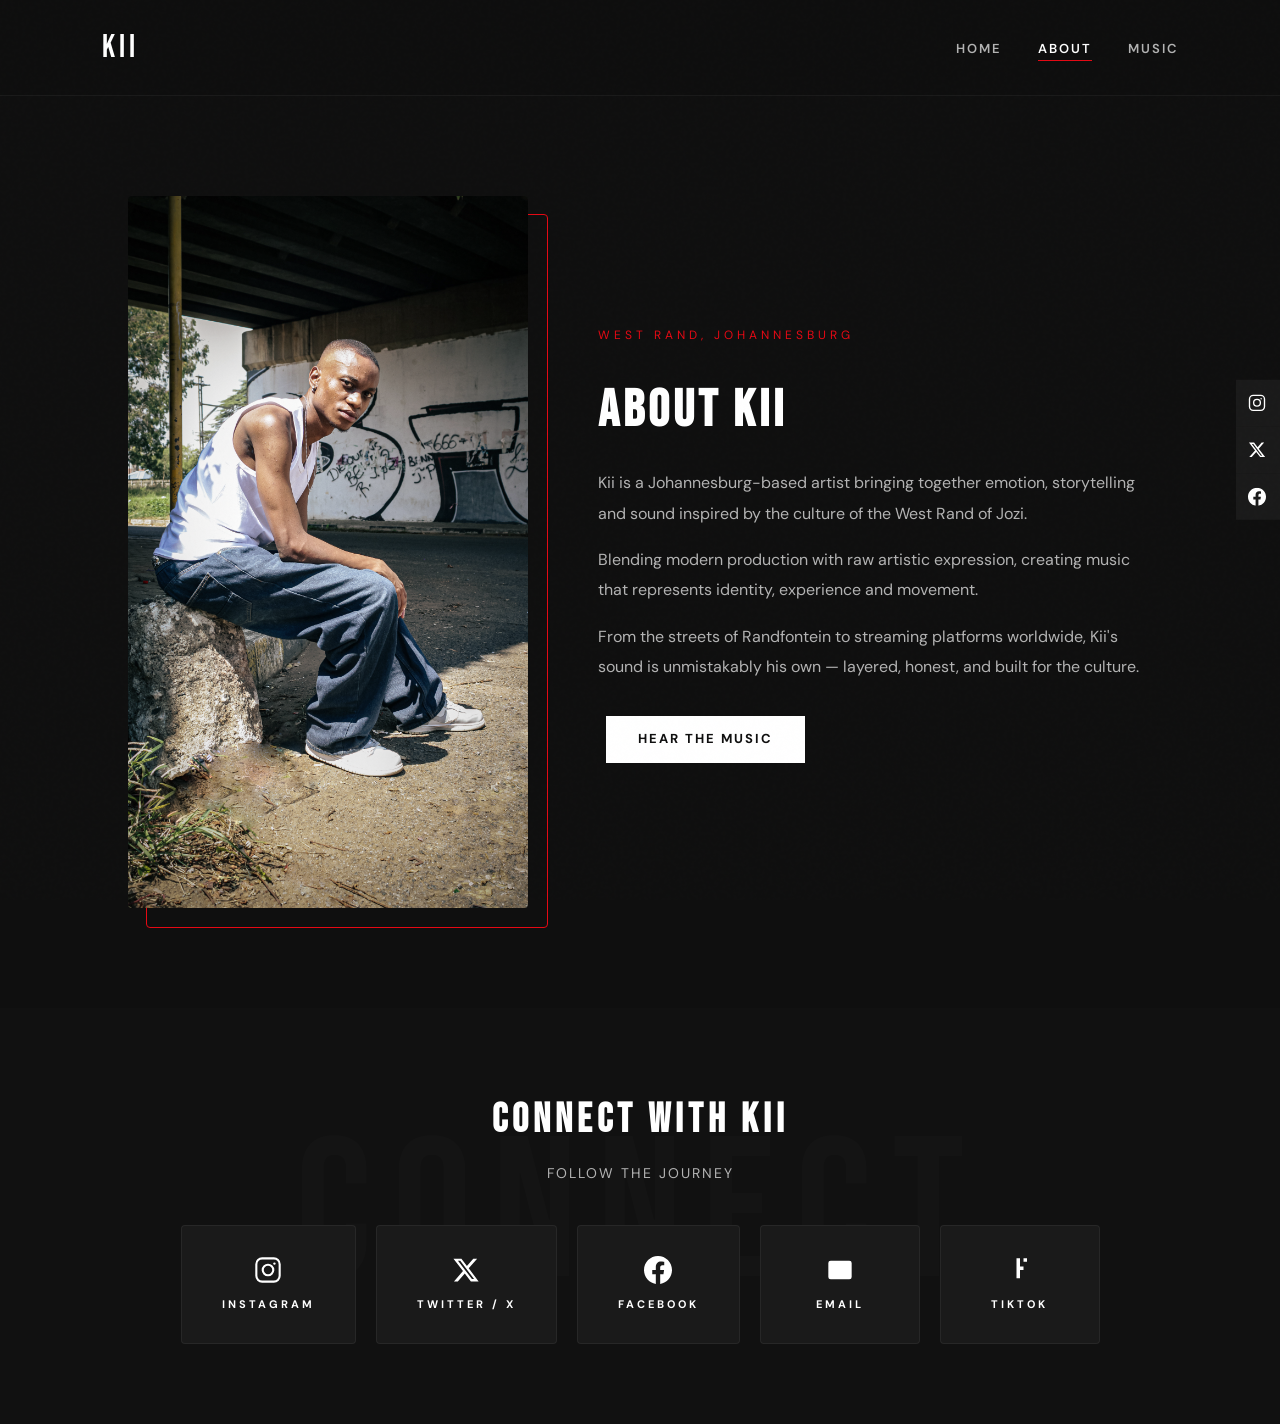
==== commit 2f646f7e: "very close to complete" ====
--- a/about.html
+++ b/about.html
@@ -72,7 +72,7 @@
     </div>
   </section>
 
-  <!-- CONTACTS SECTION -->
+ <!-- CONTACTS SECTION -->
   <section class="contacts reveal">
     <h2>Connect with Kii</h2>
     <p>Follow the journey</p>
@@ -97,6 +97,19 @@
         </svg>
         <span>Facebook</span>
       </a>
+      <a href="mailto:moagisemboniswa@gmail.com" target="_blank" class="social-card">
+        <svg viewBox="0 0 24 24" fill="currentColor">
+          <path d="M4 4h16a2 2 0 012 2v12a2 2 0 01-2 2H4a2 2 0 01-2-2V6a2 2 0 012-2zM22 6l-10 7L2 6"/>
+        </svg>
+        <span>Email</span>
+      </a>
+      <a href="https://www.tiktok.com/@kii.music?_r=1&_t=ZS-94wBCDWYKSg" target="_blank" class="social-card">
+        <svg viewBox="0 0 24 24" fill="currentColor">
+          <path d="M9 2h3v7h3v3h-3v7H9V2zm6 0h3v3h-3V2z"/>
+        </svg>
+        <span>TikTok</span>
+      </a>
+
     </div>
   </section>
 
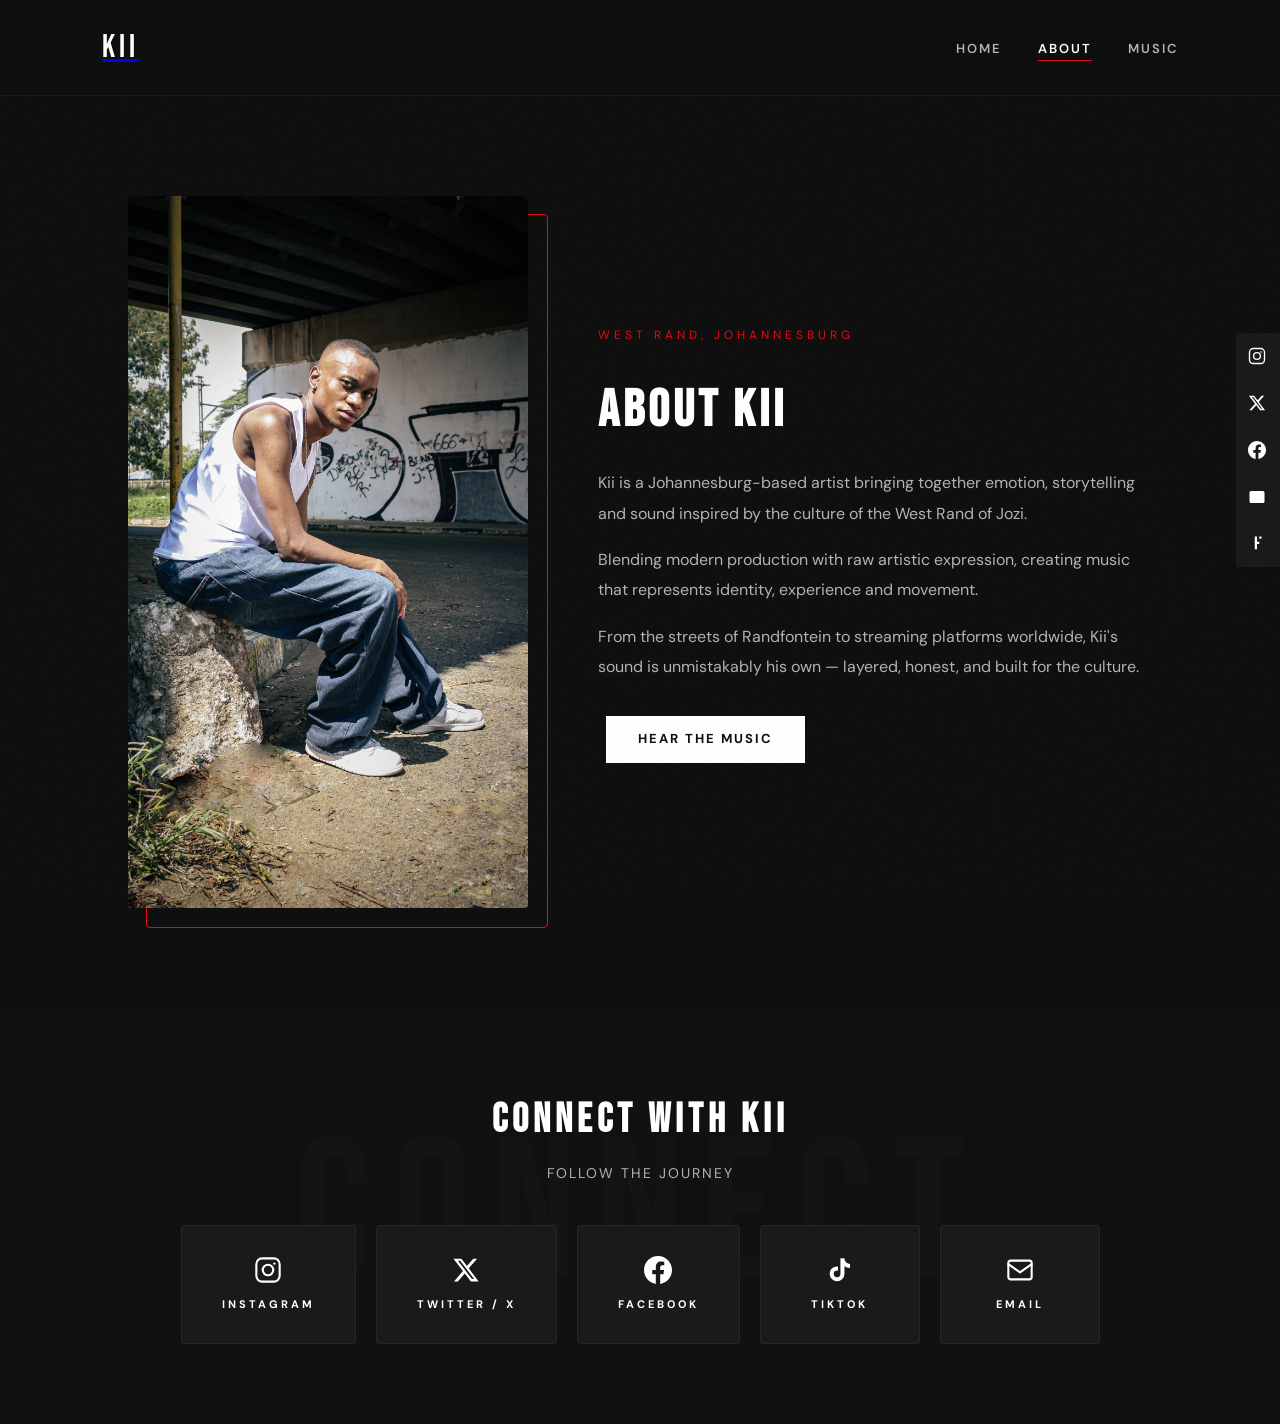
==== commit ee9484b3: "a slight side quest" ====
--- a/about.html
+++ b/about.html
@@ -8,7 +8,7 @@
 </head>
 <body>
 
-  <!-- PERSISTENT SOCIAL BAR -->
+    <!-- PERSISTENT SOCIAL BAR -->
   <aside class="social-bar">
     <a href="https://www.instagram.com/kii_s.a/" target="_blank" aria-label="Instagram">
       <span class="label">Instagram</span>
@@ -30,6 +30,18 @@
         <path d="M24 12.073C24 5.406 18.627 0 12 0S0 5.406 0 12.073C0 18.1 4.388 23.094 10.125 24v-8.437H7.078v-3.49h3.047V9.41c0-3.025 1.792-4.696 4.533-4.696 1.313 0 2.686.236 2.686.236v2.971h-1.513c-1.491 0-1.956.93-1.956 1.884v2.268h3.328l-.532 3.49h-2.796V24C19.612 23.094 24 18.1 24 12.073z"/>
       </svg>
     </a>
+    <! -- add emAIL and tiktok sections -->
+    <a href="mailto:moagisemboniswa@gmail.com" target="_blank" aria-label="Email">
+      <span class="label">Email</span>
+      <svg viewBox="0 0 24 24" fill="currentColor">
+        <path d="M4 4h16a2 2 0 012 2v12a2 2 0 01-2 2H4a2 2 0 01-2-2V6a2 2 0 012-2zM22 6l-10 7L2 6"/>
+      </svg>
+      </a>
+      <a href="https://www.tiktok.com/@kii.music?_r=1&_t=ZS-94wBCDWYKSg" target="_blank" aria-label="TikTok">
+        <span class="label">TikTok</span>
+        <svg viewBox="0 0 24 24" fill="currentColor">
+          <path d="M9 2h3v7h3v3h-3v7H9V2zm6 0h3v3h-3V2z"/>
+        </svg>
   </aside>
 
   <header class="navbar">
@@ -72,44 +84,31 @@
     </div>
   </section>
 
- <!-- CONTACTS SECTION -->
+   <!-- CONTACTS -->
   <section class="contacts reveal">
     <h2>Connect with Kii</h2>
     <p>Follow the journey</p>
     <div class="social-grid">
       <a href="https://www.instagram.com/kii_s.a/" target="_blank" class="social-card">
-        <svg viewBox="0 0 24 24" fill="none" stroke="currentColor" stroke-width="1.8" stroke-linecap="round" stroke-linejoin="round">
-          <rect x="2" y="2" width="20" height="20" rx="5" ry="5"/>
-          <circle cx="12" cy="12" r="4.5"/>
-          <circle cx="17.5" cy="6.5" r="1" fill="currentColor" stroke="none"/>
-        </svg>
+        <svg viewBox="0 0 24 24" fill="none" stroke="currentColor" stroke-width="1.8" stroke-linecap="round" stroke-linejoin="round"><rect x="2" y="2" width="20" height="20" rx="5" ry="5"/><circle cx="12" cy="12" r="4.5"/><circle cx="17.5" cy="6.5" r="1" fill="currentColor" stroke="none"/></svg>
         <span>Instagram</span>
       </a>
       <a href="https://x.com/kiisa____" target="_blank" class="social-card">
-        <svg viewBox="0 0 24 24" fill="currentColor">
-          <path d="M18.244 2.25h3.308l-7.227 8.26 8.502 11.24H16.17l-5.214-6.817L4.99 21.75H1.68l7.73-8.835L1.254 2.25H8.08l4.713 6.231zm-1.161 17.52h1.833L7.084 4.126H5.117z"/>
-        </svg>
+        <svg viewBox="0 0 24 24" fill="currentColor"><path d="M18.244 2.25h3.308l-7.227 8.26 8.502 11.24H16.17l-5.214-6.817L4.99 21.75H1.68l7.73-8.835L1.254 2.25H8.08l4.713 6.231zm-1.161 17.52h1.833L7.084 4.126H5.117z"/></svg>
         <span>Twitter / X</span>
       </a>
       <a href="https://facebook.com/moagise.mboniswa" target="_blank" class="social-card">
-        <svg viewBox="0 0 24 24" fill="currentColor">
-          <path d="M24 12.073C24 5.406 18.627 0 12 0S0 5.406 0 12.073C0 18.1 4.388 23.094 10.125 24v-8.437H7.078v-3.49h3.047V9.41c0-3.025 1.792-4.696 4.533-4.696 1.313 0 2.686.236 2.686.236v2.971h-1.513c-1.491 0-1.956.93-1.956 1.884v2.268h3.328l-.532 3.49h-2.796V24C19.612 23.094 24 18.1 24 12.073z"/>
-        </svg>
+        <svg viewBox="0 0 24 24" fill="currentColor"><path d="M24 12.073C24 5.406 18.627 0 12 0S0 5.406 0 12.073C0 18.1 4.388 23.094 10.125 24v-8.437H7.078v-3.49h3.047V9.41c0-3.025 1.792-4.696 4.533-4.696 1.313 0 2.686.236 2.686.236v2.971h-1.513c-1.491 0-1.956.93-1.956 1.884v2.268h3.328l-.532 3.49h-2.796V24C19.612 23.094 24 18.1 24 12.073z"/></svg>
         <span>Facebook</span>
       </a>
-      <a href="mailto:moagisemboniswa@gmail.com" target="_blank" class="social-card">
-        <svg viewBox="0 0 24 24" fill="currentColor">
-          <path d="M4 4h16a2 2 0 012 2v12a2 2 0 01-2 2H4a2 2 0 01-2-2V6a2 2 0 012-2zM22 6l-10 7L2 6"/>
-        </svg>
+      <a href="https://www.tiktok.com/@kii.music?_r=1&_t=ZS-94wBCDWYKSg" target="_blank" class="social-card">
+        <svg viewBox="0 0 24 24" fill="currentColor"><path d="M19.59 6.69a4.83 4.83 0 01-3.77-4.25V2h-3.45v13.67a2.89 2.89 0 01-2.88 2.5 2.89 2.89 0 01-2.89-2.89 2.89 2.89 0 012.89-2.89c.28 0 .54.04.79.1V9.01a6.33 6.33 0 00-.79-.05 6.34 6.34 0 00-6.34 6.34 6.34 6.34 0 006.34 6.34 6.34 6.34 0 006.33-6.34V8.69a8.18 8.18 0 004.78 1.52V6.76a4.85 4.85 0 01-1.01-.07z"/></svg>
+        <span>TikTok</span>
+      </a>
+      <a href="mailto:moagisemboniswa@gmail.com" class="social-card">
+        <svg viewBox="0 0 24 24" fill="none" stroke="currentColor" stroke-width="1.8" stroke-linecap="round" stroke-linejoin="round"><rect x="2" y="4" width="20" height="16" rx="2"/><path d="M2 7l10 7 10-7"/></svg>
         <span>Email</span>
       </a>
-      <a href="https://www.tiktok.com/@kii.music?_r=1&_t=ZS-94wBCDWYKSg" target="_blank" class="social-card">
-        <svg viewBox="0 0 24 24" fill="currentColor">
-          <path d="M9 2h3v7h3v3h-3v7H9V2zm6 0h3v3h-3V2z"/>
-        </svg>
-        <span>TikTok</span>
-      </a>
-
     </div>
   </section>
 
